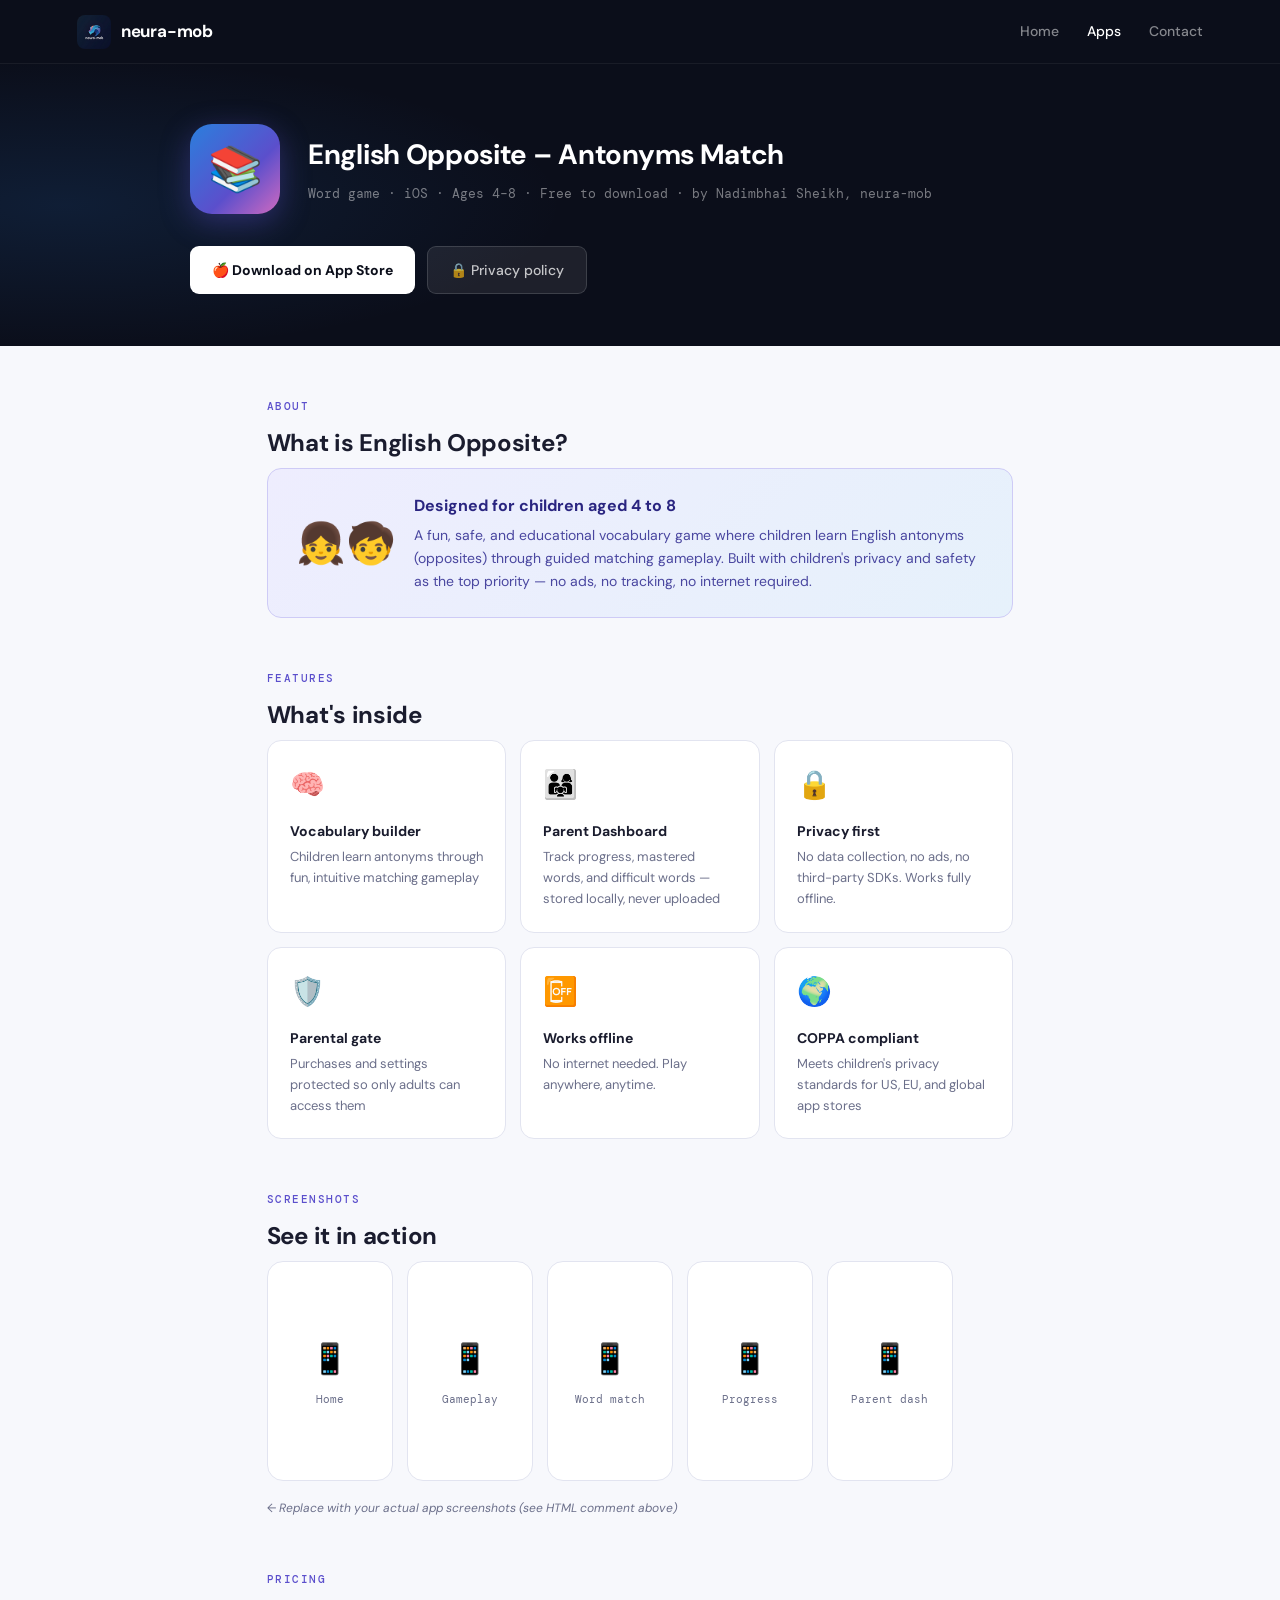
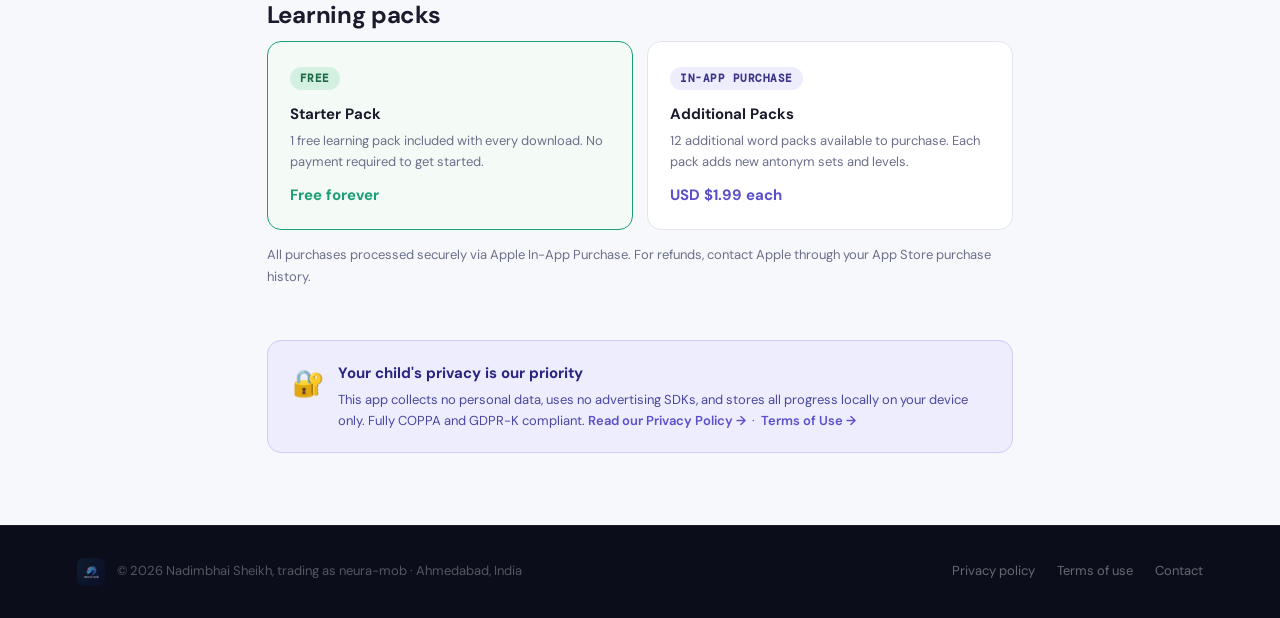
==== apps/english-match/index.html @ 3c2606d5 "first commit" ====
<!DOCTYPE html>
<html lang="en">
<head>
<meta charset="UTF-8" />
<meta name="viewport" content="width=device-width, initial-scale=1.0" />
<title>English Opposite – Antonyms Match | neura-mob</title>
<meta name="description" content="A vocabulary game for children aged 4–8. Match English words with their opposites. Free to download on iOS." />
<link rel="icon" type="image/png" href="../../neura-mob-logo.png" />
<link rel="preconnect" href="https://fonts.googleapis.com">
<link href="https://fonts.googleapis.com/css2?family=DM+Sans:wght@400;500;600;700&family=DM+Mono:wght@400;500&display=swap" rel="stylesheet">
<link rel="stylesheet" href="../../style.css" />
<style>
  .app-hero {
    background: var(--navy);
    padding: 60px 6% 52px;
    position: relative; overflow: hidden;
  }
  .app-hero::before {
    content: ''; position: absolute; inset: 0;
    background: radial-gradient(ellipse 60% 80% at 5% 50%, rgba(43,127,221,0.14) 0%, transparent 65%);
    pointer-events: none;
  }
  .app-hero-inner { max-width: 900px; margin: 0 auto 32px; display: flex; gap: 28px; align-items: center; flex-wrap: wrap; position: relative; z-index: 1; }
  .app-hero-icon { width: 90px; height: 90px; border-radius: 22px; background: var(--grad); display: flex; align-items: center; justify-content: center; font-size: 44px; flex-shrink: 0; box-shadow: 0 8px 30px rgba(91,79,204,0.4); }
  .app-hero-text h1 { color: #fff; font-size: clamp(20px, 3.5vw, 28px); font-weight: 700; margin-bottom: 6px; letter-spacing: -0.3px; }
  .app-hero-text .subtitle { color: rgba(255,255,255,0.45); font-size: 13px; font-family: var(--mono); }
  .hero-btns { max-width: 900px; margin: 0 auto; display: flex; gap: 12px; flex-wrap: wrap; position: relative; z-index: 1; }
  .btn-appstore { display: inline-flex; align-items: center; gap: 9px; background: #fff; color: var(--navy); padding: 12px 22px; border-radius: var(--radius-sm); font-size: 14px; font-weight: 700; transition: opacity 0.15s, transform 0.15s; }
  .btn-appstore:hover { opacity: 0.9; transform: translateY(-1px); }
  .btn-ghost { display: inline-flex; align-items: center; gap: 8px; background: rgba(255,255,255,0.08); color: rgba(255,255,255,0.75); padding: 12px 22px; border-radius: var(--radius-sm); font-size: 14px; font-weight: 500; border: 1px solid rgba(255,255,255,0.14); transition: background 0.15s; }
  .btn-ghost:hover { background: rgba(255,255,255,0.15); }

  .section { padding: 52px 6%; max-width: 900px; margin: 0 auto; }

  .age-banner { background: linear-gradient(135deg, #EEEDFE, #E6F1FB); border: 1px solid #CECBF6; border-radius: var(--radius); padding: 24px 28px; display: flex; gap: 18px; align-items: center; }
  .age-banner .emoji { font-size: 40px; flex-shrink: 0; }
  .age-banner h3 { font-size: 16px; font-weight: 700; margin-bottom: 5px; color: #2A2580; }
  .age-banner p { font-size: 14px; color: #4A47A0; line-height: 1.65; }

  .features-grid { display: grid; grid-template-columns: repeat(auto-fit, minmax(190px, 1fr)); gap: 14px; }
  .feature-card { background: var(--white); border: 1px solid var(--border); border-radius: var(--radius); padding: 22px; transition: box-shadow 0.15s; }
  .feature-card:hover { box-shadow: 0 4px 18px rgba(0,0,0,0.07); }
  .feature-card .icon { font-size: 28px; margin-bottom: 12px; display: block; }
  .feature-card h4 { font-size: 14px; font-weight: 700; margin-bottom: 5px; }
  .feature-card p { font-size: 13px; color: var(--text-muted); line-height: 1.6; }

  .packs-grid { display: grid; grid-template-columns: repeat(auto-fit, minmax(230px, 1fr)); gap: 14px; }
  .pack-card { background: var(--white); border: 1px solid var(--border); border-radius: var(--radius); padding: 22px; }
  .pack-card.free-pack { border-color: #1D9E75; background: #F4FBF7; }
  .pack-badge { display: inline-block; font-size: 11px; font-weight: 700; font-family: var(--mono); padding: 3px 10px; border-radius: 20px; margin-bottom: 12px; letter-spacing: 0.5px; text-transform: uppercase; }
  .badge-free { background: #D3F0E1; color: #1B6B44; }
  .badge-paid { background: #EEEDFE; color: #3C3489; }
  .pack-card h4 { font-size: 15px; font-weight: 700; margin-bottom: 5px; }
  .pack-card p { font-size: 13px; color: var(--text-muted); line-height: 1.6; }
  .pack-price { font-size: 15px; font-weight: 700; margin-top: 10px; }
  .pack-price.is-free { color: #1D9E75; }
  .pack-price.is-paid { color: var(--purple); }

  .screenshots-row { display: flex; gap: 14px; overflow-x: auto; padding-bottom: 8px; }
  .screenshot-ph { width: 126px; height: 220px; flex-shrink: 0; background: var(--white); border: 1px solid var(--border); border-radius: 16px; display: flex; flex-direction: column; align-items: center; justify-content: center; gap: 8px; }
  .screenshot-ph .ph-icon { font-size: 30px; }
  .screenshot-ph span { font-size: 11px; color: var(--text-muted); font-family: var(--mono); }
  .screenshot-note { font-size: 12px; color: var(--text-muted); margin-top: 10px; font-style: italic; }

  .privacy-strip { background: #EEEDFE; border: 1px solid #CECBF6; border-radius: var(--radius); padding: 20px 24px; display: flex; gap: 14px; align-items: flex-start; }
  .privacy-strip .icon { font-size: 26px; flex-shrink: 0; margin-top: 2px; }
  .privacy-strip h4 { font-size: 15px; font-weight: 700; color: #2A2580; margin-bottom: 4px; }
  .privacy-strip p { font-size: 13px; color: #4A47A0; line-height: 1.65; }
  .privacy-strip a { color: var(--purple); font-weight: 600; }

  @media (max-width:600px) { .app-hero-inner { flex-direction:column; } }
</style>
</head>
<body>

<nav>
  <a href="../../index.html" class="nav-brand">
    <img src="../../neura-mob-logo.png" alt="neura-mob" class="nav-logo" />
    neura-mob
  </a>
  <div class="nav-links">
    <a href="../../index.html">Home</a>
    <a href="" class="active">Apps</a>
    <a href="../../contact.html">Contact</a>
  </div>
</nav>

<div class="app-hero">
  <div class="app-hero-inner">
    <div class="app-hero-icon">📚</div>
    <div class="app-hero-text">
      <h1>English Opposite – Antonyms Match</h1>
      <div class="subtitle">Word game · iOS · Ages 4–8 · Free to download · by Nadimbhai Sheikh, neura-mob</div>
    </div>
  </div>
  <div class="hero-btns">
    <!-- ✏️ Replace href with your real App Store link -->
    <a href="https://apps.apple.com" class="btn-appstore">🍎 Download on App Store</a>
    <a href="privacy-policy.html" class="btn-ghost">🔒 Privacy policy</a>
  </div>
</div>

<div class="section">
  <div class="section-label">About</div>
  <div class="section-title">What is English Opposite?</div>
  <div class="age-banner">
    <div class="emoji">👧🧒</div>
    <div>
      <h3>Designed for children aged 4 to 8</h3>
      <p>A fun, safe, and educational vocabulary game where children learn English antonyms (opposites) through guided matching gameplay. Built with children's privacy and safety as the top priority — no ads, no tracking, no internet required.</p>
    </div>
  </div>
</div>

<div class="section" style="padding-top:0;">
  <div class="section-label">Features</div>
  <div class="section-title">What's inside</div>
  <div class="features-grid">
    <div class="feature-card"><span class="icon">🧠</span><h4>Vocabulary builder</h4><p>Children learn antonyms through fun, intuitive matching gameplay</p></div>
    <div class="feature-card"><span class="icon">👨‍👩‍👧</span><h4>Parent Dashboard</h4><p>Track progress, mastered words, and difficult words — stored locally, never uploaded</p></div>
    <div class="feature-card"><span class="icon">🔒</span><h4>Privacy first</h4><p>No data collection, no ads, no third-party SDKs. Works fully offline.</p></div>
    <div class="feature-card"><span class="icon">🛡️</span><h4>Parental gate</h4><p>Purchases and settings protected so only adults can access them</p></div>
    <div class="feature-card"><span class="icon">📴</span><h4>Works offline</h4><p>No internet needed. Play anywhere, anytime.</p></div>
    <div class="feature-card"><span class="icon">🌍</span><h4>COPPA compliant</h4><p>Meets children's privacy standards for US, EU, and global app stores</p></div>
  </div>
</div>

<div class="section" style="padding-top:0;">
  <div class="section-label">Screenshots</div>
  <div class="section-title">See it in action</div>
  <!--
    ✏️ TO ADD REAL SCREENSHOTS — replace each placeholder div with:
    <img src="../../screenshots/your-image.png" alt="Screen name"
         style="width:126px;height:220px;border-radius:16px;object-fit:cover;flex-shrink:0;">
    Create a /screenshots/ folder in the project root and put your images there.
  -->
  <div class="screenshots-row">
    <div class="screenshot-ph"><div class="ph-icon">📱</div><span>Home</span></div>
    <div class="screenshot-ph"><div class="ph-icon">📱</div><span>Gameplay</span></div>
    <div class="screenshot-ph"><div class="ph-icon">📱</div><span>Word match</span></div>
    <div class="screenshot-ph"><div class="ph-icon">📱</div><span>Progress</span></div>
    <div class="screenshot-ph"><div class="ph-icon">📱</div><span>Parent dash</span></div>
  </div>
  <p class="screenshot-note">← Replace with your actual app screenshots (see HTML comment above)</p>
</div>

<div class="section" style="padding-top:0;">
  <div class="section-label">Pricing</div>
  <div class="section-title">Learning packs</div>
  <div class="packs-grid">
    <div class="pack-card free-pack">
      <span class="pack-badge badge-free">Free</span>
      <h4>Starter Pack</h4>
      <p>1 free learning pack included with every download. No payment required to get started.</p>
      <div class="pack-price is-free">Free forever</div>
    </div>
    <div class="pack-card">
      <span class="pack-badge badge-paid">In-App Purchase</span>
      <h4>Additional Packs</h4>
      <p>12 additional word packs available to purchase. Each pack adds new antonym sets and levels.</p>
      <div class="pack-price is-paid">USD $1.99 each</div>
    </div>
  </div>
  <p style="font-size:13px;color:var(--text-muted);margin-top:14px;line-height:1.7;">All purchases processed securely via Apple In-App Purchase. For refunds, contact Apple through your App Store purchase history.</p>
</div>

<div class="section" style="padding-top:0;">
  <div class="privacy-strip">
    <div class="icon">🔐</div>
    <div>
      <h4>Your child's privacy is our priority</h4>
      <p>This app collects no personal data, uses no advertising SDKs, and stores all progress locally on your device only. Fully COPPA and GDPR-K compliant.
      <a href="privacy-policy.html">Read our Privacy Policy →</a> &nbsp;·&nbsp;
      <a href="terms-of-use.html">Terms of Use →</a></p>
    </div>
  </div>
</div>

<footer>
  <div class="footer-left">
    <img src="../../neura-mob-logo.png" alt="neura-mob" class="footer-logo" />
    <span class="footer-copy">© 2026 Nadimbhai Sheikh, trading as neura-mob · Ahmedabad, India</span>
  </div>
  <div class="footer-links">
    <a href="privacy-policy.html">Privacy policy</a>
    <a href="terms-of-use.html">Terms of use</a>
    <a href="../../contact.html">Contact</a>
  </div>
</footer>

</body>
</html>
---- style.css ----
/* neura-mob.in — shared styles */
*, *::before, *::after { box-sizing: border-box; margin: 0; padding: 0; }
:root {
  --navy:   #0b0e1a;
  --navy2:  #111627;
  --blue:   #2B7FDD;
  --purple: #5B4FCC;
  --pink:   #D06AC0;
  --grad:   linear-gradient(135deg, #2B7FDD 0%, #5B4FCC 60%, #D06AC0 100%);
  --text:        #1a1c2e;
  --text-muted:  #6b6f8a;
  --border:      #e2e4f0;
  --bg:          #f7f8fc;
  --white:       #ffffff;
  --radius:      14px;
  --radius-sm:   9px;
  --font:  'DM Sans', -apple-system, sans-serif;
  --mono:  'DM Mono', monospace;
}
body { font-family: var(--font); background: var(--bg); color: var(--text); line-height: 1.6; }
a { color: inherit; text-decoration: none; }

/* ── NAV ── */
nav {
  background: var(--navy);
  padding: 0 6%;
  display: flex; align-items: center; justify-content: space-between;
  height: 64px;
  position: sticky; top: 0; z-index: 100;
  border-bottom: 1px solid rgba(255,255,255,0.06);
}
.nav-brand {
  display: flex; align-items: center; gap: 10px;
  color: #fff; font-size: 17px; font-weight: 700; letter-spacing: -0.2px;
}
.nav-logo {
  width: 34px; height: 34px; border-radius: 8px; object-fit: cover;
}
.nav-links { display: flex; gap: 28px; }
.nav-links a {
  color: rgba(255,255,255,0.5); font-size: 14px; font-weight: 500;
  transition: color 0.15s;
}
.nav-links a:hover, .nav-links a.active { color: #fff; }

/* ── FOOTER ── */
footer {
  background: var(--navy);
  padding: 32px 6%;
  display: flex; align-items: center; justify-content: space-between; flex-wrap: wrap; gap: 16px;
  border-top: 1px solid rgba(255,255,255,0.06);
  margin-top: 20px;
}
.footer-left { display: flex; align-items: center; gap: 12px; }
.footer-logo { width: 28px; height: 28px; border-radius: 7px; object-fit: cover; opacity: 0.85; }
.footer-copy { color: rgba(255,255,255,0.3); font-size: 13px; }
.footer-links { display: flex; gap: 22px; }
.footer-links a { color: rgba(255,255,255,0.38); font-size: 13px; transition: color 0.15s; }
.footer-links a:hover { color: rgba(255,255,255,0.75); }

/* ── BUTTONS ── */
.btn-primary {
  display: inline-block; background: var(--purple); color: #fff;
  padding: 13px 30px; border-radius: var(--radius-sm);
  font-size: 14px; font-weight: 600;
  transition: all 0.15s;
  box-shadow: 0 4px 20px rgba(91,79,204,0.35);
}
.btn-primary:hover { background: var(--blue); transform: translateY(-1px); box-shadow: 0 6px 24px rgba(43,127,221,0.4); }

/* ── SECTION HELPERS ── */
.section { padding: 56px 6%; max-width: 960px; margin: 0 auto; }
.section-label {
  font-family: var(--mono); font-size: 11px; font-weight: 500;
  letter-spacing: 1.5px; text-transform: uppercase; color: var(--purple); margin-bottom: 8px;
}
.section-title { font-size: 24px; font-weight: 700; letter-spacing: -0.3px; margin-bottom: 6px; }
.section-sub { font-size: 15px; color: var(--text-muted); margin-bottom: 32px; }

/* ── CALLOUT BOXES ── */
.callout-green  { background:#F0FAF0; border:1px solid #B8E0C0; border-radius:var(--radius-sm); padding:16px 20px; margin:18px 0; }
.callout-green p { color:#1B5E20; margin:0; font-size:14px; line-height:1.7; }
.callout-orange { background:#FFF8ED; border:1px solid #FDD99A; border-radius:var(--radius-sm); padding:16px 20px; margin:18px 0; }
.callout-orange p { color:#7A4100; margin:0; font-size:14px; line-height:1.7; }
.callout-blue   { background:#EEF4FF; border:1px solid #BFCFFF; border-radius:var(--radius-sm); padding:16px 20px; margin:18px 0; }
.callout-blue p { color:#1A3A8A; margin:0; font-size:14px; line-height:1.7; }
.callout-purple { background:#EEEDFE; border:1px solid #CECBF6; border-radius:var(--radius-sm); padding:16px 20px; margin:18px 0; }
.callout-purple p { color:#3C3489; margin:0; font-size:14px; line-height:1.7; }

/* ── CONTACT CARD ── */
.contact-card { background:var(--white); border:1px solid var(--border); border-radius:var(--radius); padding:26px; margin-top:18px; }
.contact-row { display:flex; gap:12px; margin-bottom:10px; font-size:14px; }
.contact-row:last-child { margin-bottom:0; }
.contact-row .lbl { font-weight:700; color:var(--text); min-width:90px; flex-shrink:0; font-family:var(--mono); font-size:12px; padding-top:2px; }
.contact-row .val { color:var(--text-muted); }
.contact-row a { color:var(--purple); }

/* ── POLICY PAGES ── */
.page-hero { background:var(--white); border-bottom:1px solid var(--border); padding:48px 6%; }
.page-hero-inner { max-width:760px; margin:0 auto; }
.breadcrumb { font-size:13px; color:var(--text-muted); margin-bottom:16px; font-family:var(--mono); }
.breadcrumb a { color:var(--purple); }
.page-hero h1 { font-size:30px; font-weight:700; margin-bottom:10px; letter-spacing:-0.4px; }
.meta-row { display:flex; flex-wrap:wrap; gap:16px; font-size:13px; color:var(--text-muted); font-family:var(--mono); }
.meta-row span strong { color:var(--text); }
.policy-body { max-width:760px; margin:0 auto; padding:52px 6%; }
.policy-body h2 { font-size:18px; font-weight:700; margin:44px 0 14px; padding-bottom:12px; border-bottom:1px solid var(--border); letter-spacing:-0.2px; }
.policy-body h3 { font-size:15px; font-weight:700; margin:22px 0 9px; }
.policy-body p { font-size:15px; color:var(--text-muted); line-height:1.85; margin-bottom:13px; }
.policy-body ul { margin:10px 0 14px 22px; }
.policy-body ul li { font-size:15px; color:var(--text-muted); line-height:1.85; padding:2px 0; }
.policy-body a { color:var(--purple); }
.policy-intro { background:#EEEDFE; border:1px solid #CECBF6; border-radius:var(--radius); padding:22px 26px; margin-bottom:44px; }
.policy-intro p { font-size:14px; color:#3C3489; line-height:1.8; }

@media (max-width:640px) {
  .nav-links { gap:16px; }
  .section { padding:44px 5%; }
}
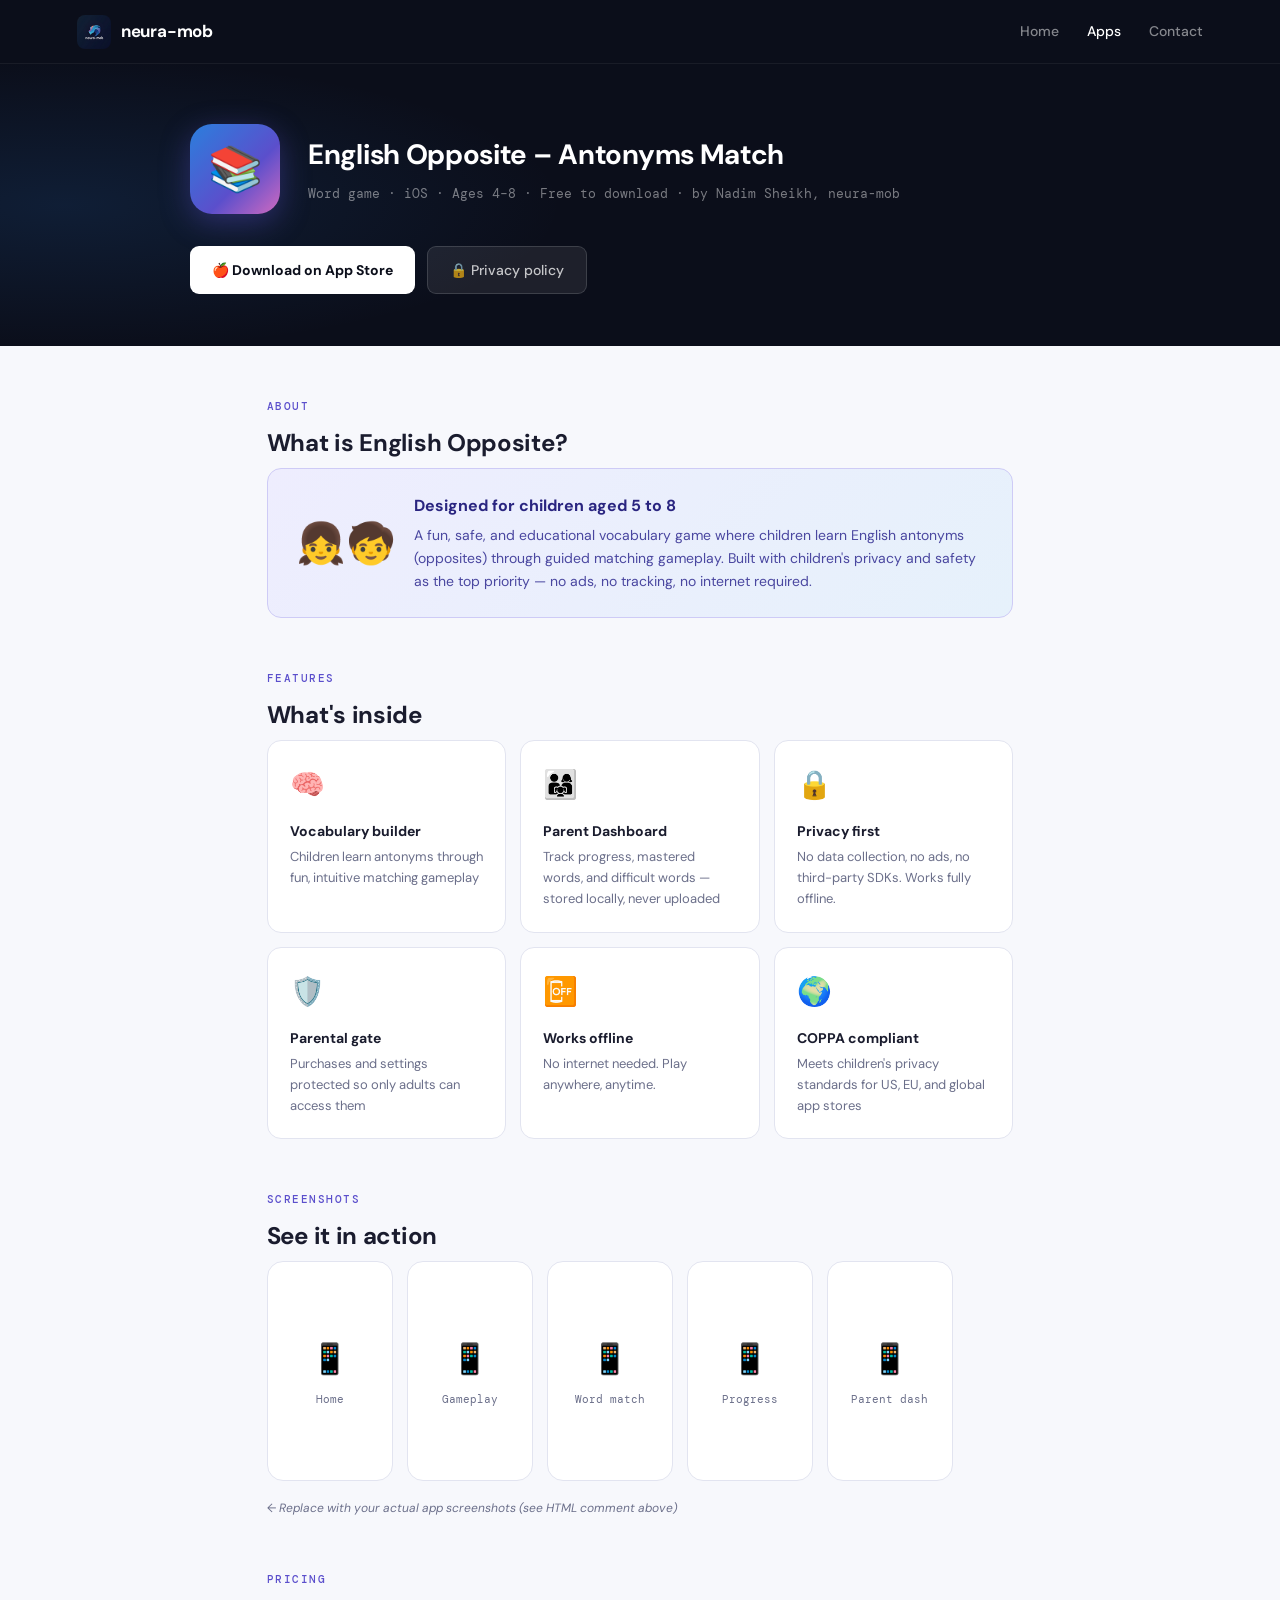
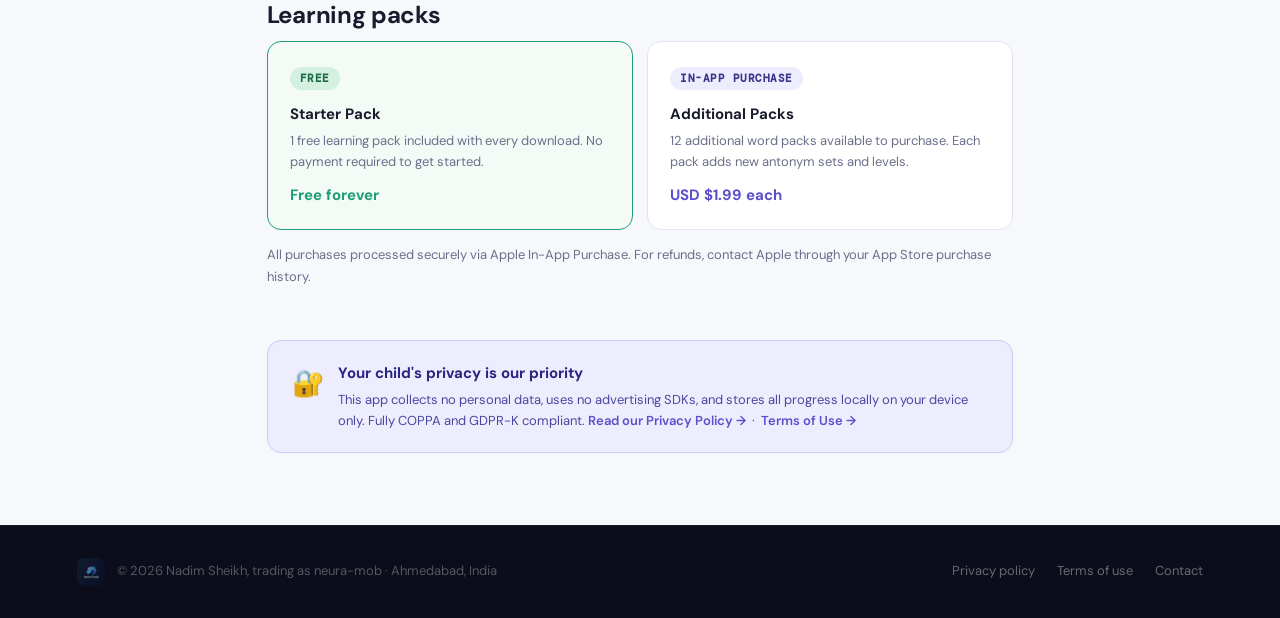
==== commit 7cd86dc7: "my details updated" ====
--- a/apps/english-match/index.html
+++ b/apps/english-match/index.html
@@ -90,7 +90,7 @@
     <div class="app-hero-icon">📚</div>
     <div class="app-hero-text">
       <h1>English Opposite – Antonyms Match</h1>
-      <div class="subtitle">Word game · iOS · Ages 4–8 · Free to download · by Nadimbhai Sheikh, neura-mob</div>
+      <div class="subtitle">Word game · iOS · Ages 4–8 · Free to download · by Nadim Sheikh, neura-mob</div>
     </div>
   </div>
   <div class="hero-btns">
@@ -106,7 +106,7 @@
   <div class="age-banner">
     <div class="emoji">👧🧒</div>
     <div>
-      <h3>Designed for children aged 4 to 8</h3>
+      <h3>Designed for children aged 5 to 8</h3>
       <p>A fun, safe, and educational vocabulary game where children learn English antonyms (opposites) through guided matching gameplay. Built with children's privacy and safety as the top priority — no ads, no tracking, no internet required.</p>
     </div>
   </div>
@@ -179,7 +179,7 @@
 <footer>
   <div class="footer-left">
     <img src="../../neura-mob-logo.png" alt="neura-mob" class="footer-logo" />
-    <span class="footer-copy">© 2026 Nadimbhai Sheikh, trading as neura-mob · Ahmedabad, India</span>
+    <span class="footer-copy">© 2026 Nadim Sheikh, trading as neura-mob · Ahmedabad, India</span>
   </div>
   <div class="footer-links">
     <a href="privacy-policy.html">Privacy policy</a>
